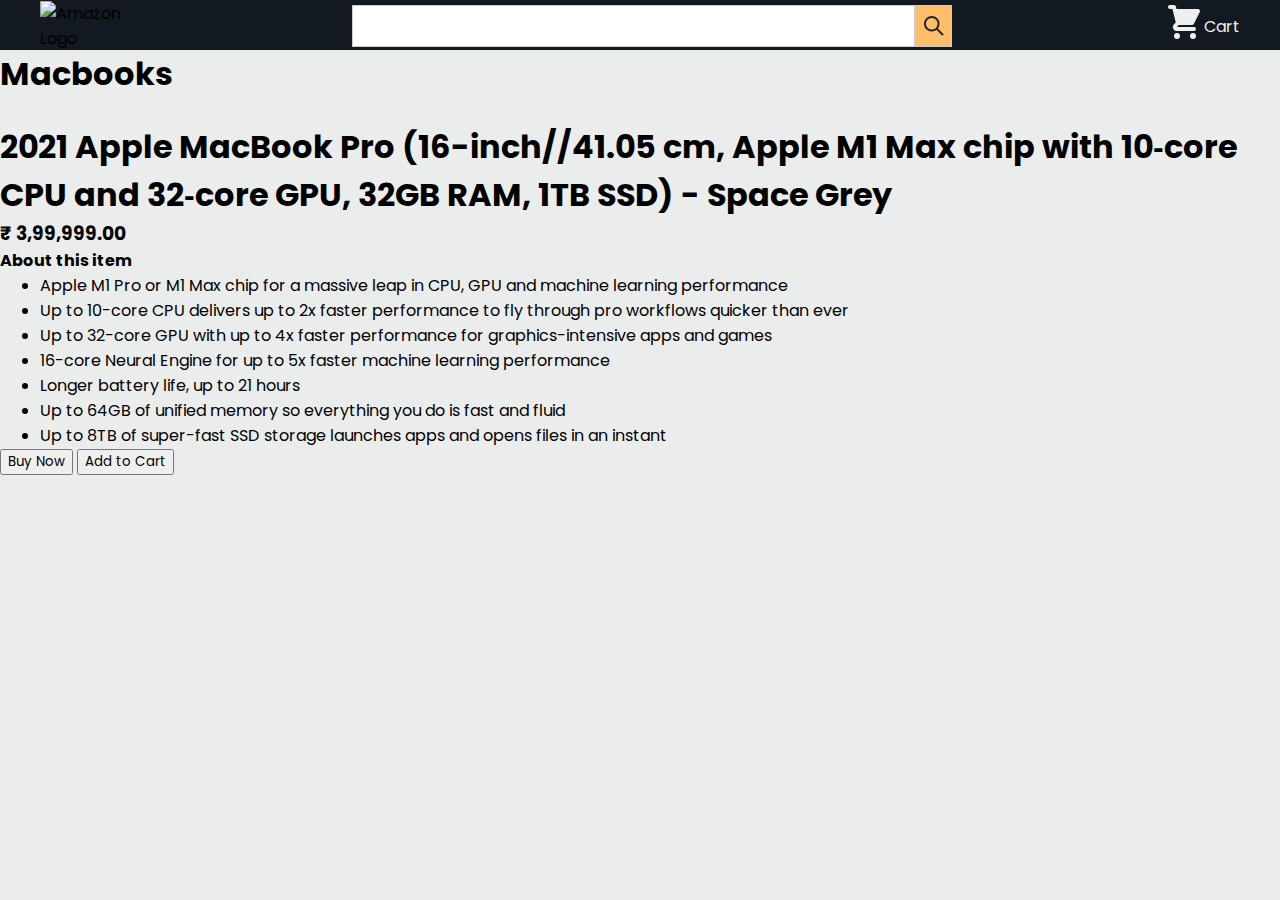
==== product.html @ e20f7864 "Create product.html" ====
<!DOCTYPE html>
<html lang="en">

<head>
    <meta charset="UTF-8">
    <meta http-equiv="X-UA-Compatible" content="IE=edge">
    <meta name="viewport" content="width=device-width, initial-scale=1.0">
    <title>Amazon Product | Praveen</title>
    <link rel="shortcut icon" href="https://thumbs.dreamstime.com/b/amazon-logo-white-background-montreal-canada-july-printed-paper-98221126.jpg" type="image/x-icon">
    <link rel="stylesheet" href="amazon.css">
    <link rel="stylesheet" href="product.css">
</head>

<body>
    <!-- NAVBAR -->
    <header class="header">
        <nav class="header-nav">
            <div class="header-container">
                <img class="amazon-logo" src="https://mlsvc01-prod.s3.amazonaws.com/fd4e81f3101/a77159a6-cbf4-46a1-a731-522b77da3e42.png?ver=1649349594000" alt="Amazon Logo">
                <div class="header-search">
                    <input class="search-input" type="text">
                    <button class="search-button">
                        <svg xmlns="http://www.w3.org/2000/svg" class="h-6 w-6" fill="none" viewBox="0 0 24 24" stroke="currentColor" stroke-width="2">
                            <path stroke-linecap="round" stroke-linejoin="round" d="M21 21l-6-6m2-5a7 7 0 11-14 0 7 7 0 0114 0z" />
                        </svg>
                    </button>
                </div>
                <div class="header-cart">
                    <div>
                        <svg xmlns="http://www.w3.org/2000/svg" class="h-5 w-5" viewBox="0 0 20 20" fill="currentColor">
                            <path d="M3 1a1 1 0 000 2h1.22l.305 1.222a.997.997 0 00.01.042l1.358 5.43-.893.892C3.74 11.846 4.632 14 6.414 14H15a1 1 0 000-2H6.414l1-1H14a1 1 0 00.894-.553l3-6A1 1 0 0017 3H6.28l-.31-1.243A1 1 0 005 1H3zM16 16.5a1.5 1.5 0 11-3 0 1.5 1.5 0 013 0zM6.5 18a1.5 1.5 0 100-3 1.5 1.5 0 000 3z" />
                        </svg>
                    </div>
                    <p>Cart</p>
                </div>
            </div>
            <div>

            </div>
        </nav>
    </header>

    <!-- SECTION -1 -->
    <section class="product-heading">
        <section class="product-head-container">
            <h1>Macbooks</h1>
        </section>
    </section>

    <!-- SECTION 2 -->
    <section class="product-detail">
        <div class="product-container">
            <div class="product-picture">
                <img src="https://m.media-amazon.com/images/I/61aUBxqc5PL._SX679_.jpg" alt="">
            </div>
            <div class="product-detail-body">
                <h1 class="product-title">2021 Apple MacBook Pro (16-inch//41.05 cm, Apple M1 Max chip with 10‑core CPU and 32‑core GPU, 32GB RAM, 1TB SSD) - Space Grey</h1>
                <h3 class="product-price">₹ 3,99,999.00</h3>
                <div class="product-about">
                    <h4>About this item</h4>
                    <ul>
                        <li>Apple M1 Pro or M1 Max chip for a massive leap in CPU, GPU and machine learning performance</li>
                        <li>Up to 10-core CPU delivers up to 2x faster performance to fly through pro workflows quicker than ever</li>
                        <li>Up to 32-core GPU with up to 4x faster performance for graphics-intensive apps and games</li>
                        <li>16-core Neural Engine for up to 5x faster machine learning performance</li>
                        <li>Longer battery life, up to 21 hours</li>
                        <li>Up to 64GB of unified memory so everything you do is fast and fluid</li>
                        <li>Up to 8TB of super-fast SSD storage launches apps and opens files in an instant</li>
                    </ul>

                </div>
                <div class="buttons">
                    <button class="buy-now">Buy Now</button>
                    <button class="add-to-cart">Add to Cart</button>
                </div>
            </div>
        </div>
    </section>



</body>

</html>
---- amazon.css ----
@import url('https://fonts.googleapis.com/css2?family=Poppins:wght@300;400;500;600;700&display=swap');
* {
    margin: 0;
    font-family: 'Poppins', sans-serif;
}


/* VARIABLES */

:root {
    --major-bg-color: #131921;
    --minor-bg-color: #ebeded;
    --amazon-major-color: #febd68;
}


/* BODY */

body {
    background-color: var(--minor-bg-color)
}


/* HEADER */

.header {
    width: 100%;
    height: 50px;
    background-color: var(--major-bg-color);
    display: flex;
    justify-content: center;
}

.header .header-nav {
    margin-top: 2px;
    display: flex;
    justify-content: center;
}

.header .header-nav .header-container {
    width: 1200px;
    height: 100%;
    display: flex;
    justify-content: space-between;
    align-items: center;
}

.header .header-nav .header-container .amazon-logo {
    width: 100px;
}

.header .header-nav .header-container .header-search {
    width: 50%;
    display: flex;
    justify-content: center;
    align-items: center;
    align-content: center;
}

.header .header-nav .header-container .header-search .search-input {
    width: 100%;
    height: 40px;
    border: 1px solid #ccc;
    /* border-radius: 5px; */
    padding: 0 10px;
}

.header .header-nav .header-container .header-search .search-button {
    width: 40px;
    height: 42px;
    /* border-radius: 5px; */
    background-color: var(--amazon-major-color);
    border: 1px solid #ccc;
    display: flex;
    justify-content: center;
    align-items: center;
    align-content: center;
    color: #232323;
}

.header .header-nav .header-container .header-cart {
    color: #efefef;
    display: flex;
    justify-content: center;
    align-items: center;
}

.header .header-nav .header-container .header-cart svg {
    width: 40px;
    height: 40px;
}


/* SECTION 1 */

.section-1 {
    width: 100%;
    height: auto;
    background: url('https://images-eu.ssl-images-amazon.com/images/G/31/img22/Fashion/Gateway/BAU/Aug/Apay/GW-PC-Deals-Unrec-3000._CB629506848_.jpg');
    background-size: cover;
    display: flex;
}

.section-1 .section-1-container {
    margin-top: 300px;
    margin-right: 20px;
    margin-left: 20px;
    margin-bottom: 20px;
    display: flex;
    justify-content: center;
    align-items: flex-start;
    gap: 20px;
}

.section-1 .section-1-container .section-1-column {
    width: 100%;
    /* height: 300px; */
    background-color: white;
    padding: 20px;
}

.section-1 .section-1-container .section-1-column img {
    margin-top: 20px;
    width: 100%;
    height: auto;
}

.section-1 .section-1-container .section-1-column p {
    margin-top: 10px;
    font-size: 14px;
    color: #007185;
}

.section-1 .section-1-container .section-1-column button {
    margin-top: 10px;
    width: 100%;
    border: none;
    background-color: var(--amazon-major-color);
    padding: 8px;
    border-radius: 10px;
}


/* SECTION 2 */

.section-2 {
    margin: 20px;
    padding: 20px;
    background-color: white;
}

.section-2 .section-2-container h3 {
    margin-bottom: 10px;
}

.section-2 .section-2-container .product-cards {
    display: flex;
    justify-content: flex-start;
    align-items: center;
    gap: 20px;
    flex-wrap: nowrap;
    overflow-x: auto;
}

.section-2 .section-2-container .product-card {
    display: inline-block;
    width: 300px !important;
    flex: 0 0 auto;
    display: flex;
    justify-content: center;
    align-items: center;
}

.section-2 .section-2-container .product-card img {
    width: auto;
    height: auto;
    max-width: 270px;
    max-height: 200px;
}


/* SECTION 3 */

.section-3 {
    background-color: white;
}

.section-3 .section-3-container {
    margin: 20px;
    display: flex;
    flex-direction: column;
    justify-content: flex-start;
    padding: 20px;
}

.section-3 .section-3-container .product-detail-cards {
    display: flex;
    justify-content: flex-start;
    align-items: center;
    gap: 20px;
    flex-wrap: nowrap;
    overflow-x: auto;
}

.section-3 .section-3-container .product-detail-cards .product-detail-card {
    display: inline-block;
    width: 200px !important;
    flex: 0 0 auto;
    display: flex;
    flex-direction: column;
    justify-content: center;
    align-items: flex-start;
    gap: 4px;
}

.section-3 .section-3-container .product-detail-cards .product-detail-card .product-detail-img {
    width: 100%;
    display: flex;
    justify-content: center;
}

.section-3 .section-3-container .product-detail-cards .product-detail-card img {
    width: 100%;
    height: auto;
    max-width: 160px;
    max-height: 140px;
}

.section-3 .section-3-container .product-detail-cards .product-detail-card a {
    text-decoration: none;
    color: #007185;
    font-size: 14px;
    ;
}

.section-3 .section-3-container .product-detail-cards .product-detail-card a:hover {
    color: #c45500;
}

.section-3 .section-3-container .product-detail-cards .product-detail-card .product-deliver-by {
    color: #222;
    font-size: 10px;
}


/* SECTION 4 */

.section-4 {
    /* background-color: white; */
    padding: 20px;
}

.section-4 .section-4-container {
    /* border-top: 1px solid #ccc;
    border-bottom: 1px solid #ccc; */
    display: flex;
    flex-direction: column;
    justify-content: center;
    align-items: center;
}

.section-4 .section-4-container p {
    margin: 4px;
    font-size: 14px;
}

.section-4 .section-4-container button {
    width: 300px;
    border: none;
    background-color: var(--amazon-major-color);
    padding: 8px;
    border-radius: 10px;
}


/* FOOTER */

footer {
    margin-top: 20px;
    font-size: 12px;
    width: 100%;
    height: 50px;
    color: white;
    background-color: var(--major-bg-color);
    display: flex;
    justify-content: center;
    align-items: center;
}
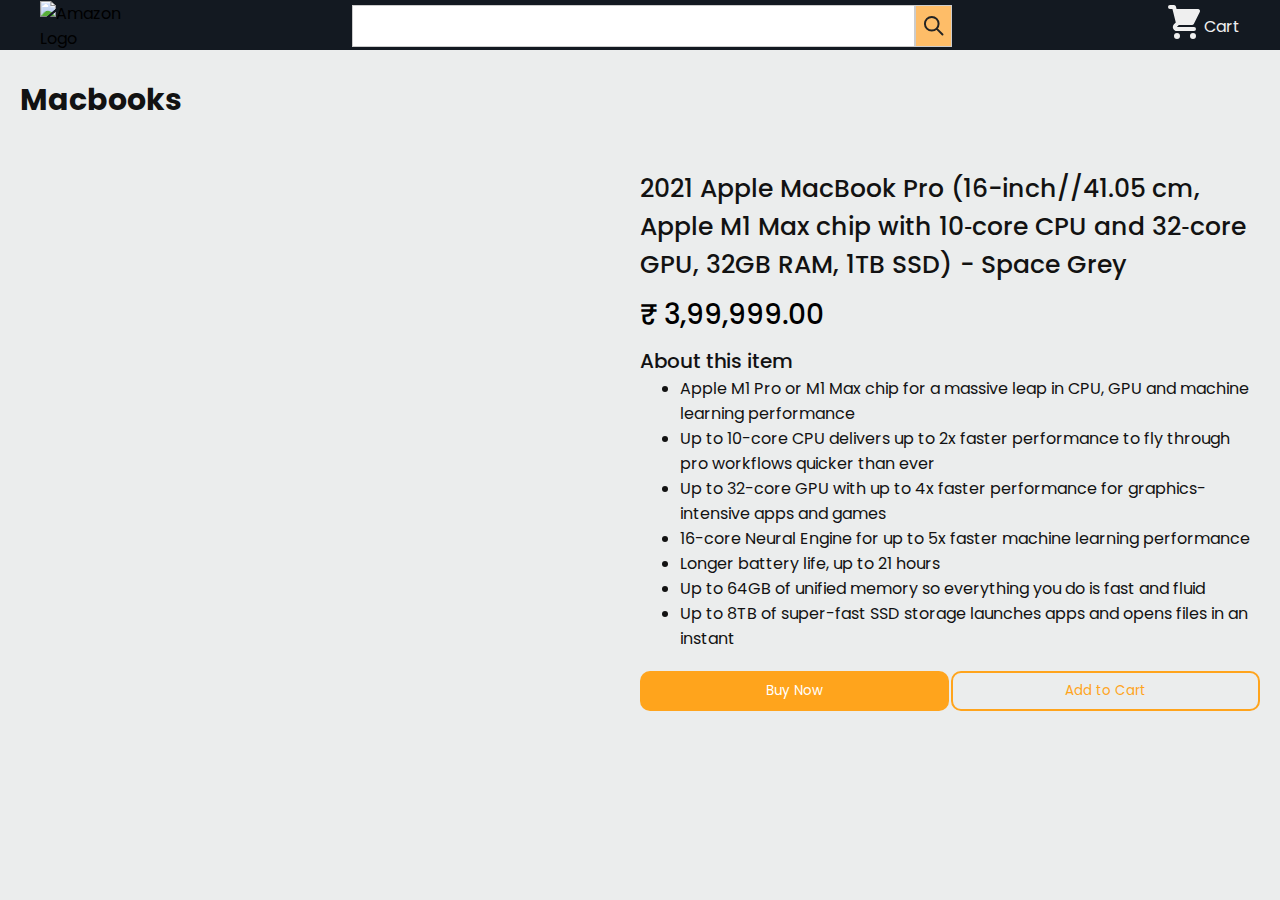
==== commit 3fe2c315: "Add files via upload" ====
--- a/product.html
+++ b/product.html
@@ -1,84 +1,84 @@
-<!DOCTYPE html>
-<html lang="en">
-
-<head>
-    <meta charset="UTF-8">
-    <meta http-equiv="X-UA-Compatible" content="IE=edge">
-    <meta name="viewport" content="width=device-width, initial-scale=1.0">
-    <title>Amazon Product | Praveen</title>
-    <link rel="shortcut icon" href="https://thumbs.dreamstime.com/b/amazon-logo-white-background-montreal-canada-july-printed-paper-98221126.jpg" type="image/x-icon">
-    <link rel="stylesheet" href="amazon.css">
-    <link rel="stylesheet" href="product.css">
-</head>
-
-<body>
-    <!-- NAVBAR -->
-    <header class="header">
-        <nav class="header-nav">
-            <div class="header-container">
-                <img class="amazon-logo" src="https://mlsvc01-prod.s3.amazonaws.com/fd4e81f3101/a77159a6-cbf4-46a1-a731-522b77da3e42.png?ver=1649349594000" alt="Amazon Logo">
-                <div class="header-search">
-                    <input class="search-input" type="text">
-                    <button class="search-button">
-                        <svg xmlns="http://www.w3.org/2000/svg" class="h-6 w-6" fill="none" viewBox="0 0 24 24" stroke="currentColor" stroke-width="2">
-                            <path stroke-linecap="round" stroke-linejoin="round" d="M21 21l-6-6m2-5a7 7 0 11-14 0 7 7 0 0114 0z" />
-                        </svg>
-                    </button>
-                </div>
-                <div class="header-cart">
-                    <div>
-                        <svg xmlns="http://www.w3.org/2000/svg" class="h-5 w-5" viewBox="0 0 20 20" fill="currentColor">
-                            <path d="M3 1a1 1 0 000 2h1.22l.305 1.222a.997.997 0 00.01.042l1.358 5.43-.893.892C3.74 11.846 4.632 14 6.414 14H15a1 1 0 000-2H6.414l1-1H14a1 1 0 00.894-.553l3-6A1 1 0 0017 3H6.28l-.31-1.243A1 1 0 005 1H3zM16 16.5a1.5 1.5 0 11-3 0 1.5 1.5 0 013 0zM6.5 18a1.5 1.5 0 100-3 1.5 1.5 0 000 3z" />
-                        </svg>
-                    </div>
-                    <p>Cart</p>
-                </div>
-            </div>
-            <div>
-
-            </div>
-        </nav>
-    </header>
-
-    <!-- SECTION -1 -->
-    <section class="product-heading">
-        <section class="product-head-container">
-            <h1>Macbooks</h1>
-        </section>
-    </section>
-
-    <!-- SECTION 2 -->
-    <section class="product-detail">
-        <div class="product-container">
-            <div class="product-picture">
-                <img src="https://m.media-amazon.com/images/I/61aUBxqc5PL._SX679_.jpg" alt="">
-            </div>
-            <div class="product-detail-body">
-                <h1 class="product-title">2021 Apple MacBook Pro (16-inch//41.05 cm, Apple M1 Max chip with 10‑core CPU and 32‑core GPU, 32GB RAM, 1TB SSD) - Space Grey</h1>
-                <h3 class="product-price">₹ 3,99,999.00</h3>
-                <div class="product-about">
-                    <h4>About this item</h4>
-                    <ul>
-                        <li>Apple M1 Pro or M1 Max chip for a massive leap in CPU, GPU and machine learning performance</li>
-                        <li>Up to 10-core CPU delivers up to 2x faster performance to fly through pro workflows quicker than ever</li>
-                        <li>Up to 32-core GPU with up to 4x faster performance for graphics-intensive apps and games</li>
-                        <li>16-core Neural Engine for up to 5x faster machine learning performance</li>
-                        <li>Longer battery life, up to 21 hours</li>
-                        <li>Up to 64GB of unified memory so everything you do is fast and fluid</li>
-                        <li>Up to 8TB of super-fast SSD storage launches apps and opens files in an instant</li>
-                    </ul>
-
-                </div>
-                <div class="buttons">
-                    <button class="buy-now">Buy Now</button>
-                    <button class="add-to-cart">Add to Cart</button>
-                </div>
-            </div>
-        </div>
-    </section>
-
-
-
-</body>
-
-</html>
+<!DOCTYPE html>
+<html lang="en">
+
+<head>
+    <meta charset="UTF-8">
+    <meta http-equiv="X-UA-Compatible" content="IE=edge">
+    <meta name="viewport" content="width=device-width, initial-scale=1.0">
+    <title>Amazon Product | Praveen</title>
+    <link rel="shortcut icon" href="https://thumbs.dreamstime.com/b/amazon-logo-white-background-montreal-canada-july-printed-paper-98221126.jpg" type="image/x-icon">
+    <link rel="stylesheet" href="amazon.css">
+    <link rel="stylesheet" href="product.css">
+</head>
+
+<body>
+    <!-- NAVBAR -->
+    <header class="header">
+        <nav class="header-nav">
+            <div class="header-container">
+                <img class="amazon-logo" src="https://mlsvc01-prod.s3.amazonaws.com/fd4e81f3101/a77159a6-cbf4-46a1-a731-522b77da3e42.png?ver=1649349594000" alt="Amazon Logo">
+                <div class="header-search">
+                    <input class="search-input" type="text">
+                    <button class="search-button">
+                        <svg xmlns="http://www.w3.org/2000/svg" class="h-6 w-6" fill="none" viewBox="0 0 24 24" stroke="currentColor" stroke-width="2">
+                            <path stroke-linecap="round" stroke-linejoin="round" d="M21 21l-6-6m2-5a7 7 0 11-14 0 7 7 0 0114 0z" />
+                        </svg>
+                    </button>
+                </div>
+                <div class="header-cart">
+                    <div>
+                        <svg xmlns="http://www.w3.org/2000/svg" class="h-5 w-5" viewBox="0 0 20 20" fill="currentColor">
+                            <path d="M3 1a1 1 0 000 2h1.22l.305 1.222a.997.997 0 00.01.042l1.358 5.43-.893.892C3.74 11.846 4.632 14 6.414 14H15a1 1 0 000-2H6.414l1-1H14a1 1 0 00.894-.553l3-6A1 1 0 0017 3H6.28l-.31-1.243A1 1 0 005 1H3zM16 16.5a1.5 1.5 0 11-3 0 1.5 1.5 0 013 0zM6.5 18a1.5 1.5 0 100-3 1.5 1.5 0 000 3z" />
+                        </svg>
+                    </div>
+                    <p>Cart</p>
+                </div>
+            </div>
+            <div>
+
+            </div>
+        </nav>
+    </header>
+
+    <!-- SECTION -1 -->
+    <section class="product-heading">
+        <section class="product-head-container">
+            <h1>Macbooks</h1>
+        </section>
+    </section>
+
+    <!-- SECTION 2 -->
+    <section class="product-detail">
+        <div class="product-container">
+            <div class="product-picture">
+                <img src="https://m.media-amazon.com/images/I/61aUBxqc5PL._SX679_.jpg" alt="">
+            </div>
+            <div class="product-detail-body">
+                <h1 class="product-title">2021 Apple MacBook Pro (16-inch//41.05 cm, Apple M1 Max chip with 10‑core CPU and 32‑core GPU, 32GB RAM, 1TB SSD) - Space Grey</h1>
+                <h3 class="product-price">₹ 3,99,999.00</h3>
+                <div class="product-about">
+                    <h4>About this item</h4>
+                    <ul>
+                        <li>Apple M1 Pro or M1 Max chip for a massive leap in CPU, GPU and machine learning performance</li>
+                        <li>Up to 10-core CPU delivers up to 2x faster performance to fly through pro workflows quicker than ever</li>
+                        <li>Up to 32-core GPU with up to 4x faster performance for graphics-intensive apps and games</li>
+                        <li>16-core Neural Engine for up to 5x faster machine learning performance</li>
+                        <li>Longer battery life, up to 21 hours</li>
+                        <li>Up to 64GB of unified memory so everything you do is fast and fluid</li>
+                        <li>Up to 8TB of super-fast SSD storage launches apps and opens files in an instant</li>
+                    </ul>
+
+                </div>
+                <div class="buttons">
+                    <button class="buy-now">Buy Now</button>
+                    <button class="add-to-cart">Add to Cart</button>
+                </div>
+            </div>
+        </div>
+    </section>
+
+
+
+</body>
+
+</html>--- a/amazon.css
+++ b/amazon.css
@@ -1,288 +1,288 @@
-@import url('https://fonts.googleapis.com/css2?family=Poppins:wght@300;400;500;600;700&display=swap');
-* {
-    margin: 0;
-    font-family: 'Poppins', sans-serif;
-}
-
-
-/* VARIABLES */
-
-:root {
-    --major-bg-color: #131921;
-    --minor-bg-color: #ebeded;
-    --amazon-major-color: #febd68;
-}
-
-
-/* BODY */
-
-body {
-    background-color: var(--minor-bg-color)
-}
-
-
-/* HEADER */
-
-.header {
-    width: 100%;
-    height: 50px;
-    background-color: var(--major-bg-color);
-    display: flex;
-    justify-content: center;
-}
-
-.header .header-nav {
-    margin-top: 2px;
-    display: flex;
-    justify-content: center;
-}
-
-.header .header-nav .header-container {
-    width: 1200px;
-    height: 100%;
-    display: flex;
-    justify-content: space-between;
-    align-items: center;
-}
-
-.header .header-nav .header-container .amazon-logo {
-    width: 100px;
-}
-
-.header .header-nav .header-container .header-search {
-    width: 50%;
-    display: flex;
-    justify-content: center;
-    align-items: center;
-    align-content: center;
-}
-
-.header .header-nav .header-container .header-search .search-input {
-    width: 100%;
-    height: 40px;
-    border: 1px solid #ccc;
-    /* border-radius: 5px; */
-    padding: 0 10px;
-}
-
-.header .header-nav .header-container .header-search .search-button {
-    width: 40px;
-    height: 42px;
-    /* border-radius: 5px; */
-    background-color: var(--amazon-major-color);
-    border: 1px solid #ccc;
-    display: flex;
-    justify-content: center;
-    align-items: center;
-    align-content: center;
-    color: #232323;
-}
-
-.header .header-nav .header-container .header-cart {
-    color: #efefef;
-    display: flex;
-    justify-content: center;
-    align-items: center;
-}
-
-.header .header-nav .header-container .header-cart svg {
-    width: 40px;
-    height: 40px;
-}
-
-
-/* SECTION 1 */
-
-.section-1 {
-    width: 100%;
-    height: auto;
-    background: url('https://images-eu.ssl-images-amazon.com/images/G/31/img22/Fashion/Gateway/BAU/Aug/Apay/GW-PC-Deals-Unrec-3000._CB629506848_.jpg');
-    background-size: cover;
-    display: flex;
-}
-
-.section-1 .section-1-container {
-    margin-top: 300px;
-    margin-right: 20px;
-    margin-left: 20px;
-    margin-bottom: 20px;
-    display: flex;
-    justify-content: center;
-    align-items: flex-start;
-    gap: 20px;
-}
-
-.section-1 .section-1-container .section-1-column {
-    width: 100%;
-    /* height: 300px; */
-    background-color: white;
-    padding: 20px;
-}
-
-.section-1 .section-1-container .section-1-column img {
-    margin-top: 20px;
-    width: 100%;
-    height: auto;
-}
-
-.section-1 .section-1-container .section-1-column p {
-    margin-top: 10px;
-    font-size: 14px;
-    color: #007185;
-}
-
-.section-1 .section-1-container .section-1-column button {
-    margin-top: 10px;
-    width: 100%;
-    border: none;
-    background-color: var(--amazon-major-color);
-    padding: 8px;
-    border-radius: 10px;
-}
-
-
-/* SECTION 2 */
-
-.section-2 {
-    margin: 20px;
-    padding: 20px;
-    background-color: white;
-}
-
-.section-2 .section-2-container h3 {
-    margin-bottom: 10px;
-}
-
-.section-2 .section-2-container .product-cards {
-    display: flex;
-    justify-content: flex-start;
-    align-items: center;
-    gap: 20px;
-    flex-wrap: nowrap;
-    overflow-x: auto;
-}
-
-.section-2 .section-2-container .product-card {
-    display: inline-block;
-    width: 300px !important;
-    flex: 0 0 auto;
-    display: flex;
-    justify-content: center;
-    align-items: center;
-}
-
-.section-2 .section-2-container .product-card img {
-    width: auto;
-    height: auto;
-    max-width: 270px;
-    max-height: 200px;
-}
-
-
-/* SECTION 3 */
-
-.section-3 {
-    background-color: white;
-}
-
-.section-3 .section-3-container {
-    margin: 20px;
-    display: flex;
-    flex-direction: column;
-    justify-content: flex-start;
-    padding: 20px;
-}
-
-.section-3 .section-3-container .product-detail-cards {
-    display: flex;
-    justify-content: flex-start;
-    align-items: center;
-    gap: 20px;
-    flex-wrap: nowrap;
-    overflow-x: auto;
-}
-
-.section-3 .section-3-container .product-detail-cards .product-detail-card {
-    display: inline-block;
-    width: 200px !important;
-    flex: 0 0 auto;
-    display: flex;
-    flex-direction: column;
-    justify-content: center;
-    align-items: flex-start;
-    gap: 4px;
-}
-
-.section-3 .section-3-container .product-detail-cards .product-detail-card .product-detail-img {
-    width: 100%;
-    display: flex;
-    justify-content: center;
-}
-
-.section-3 .section-3-container .product-detail-cards .product-detail-card img {
-    width: 100%;
-    height: auto;
-    max-width: 160px;
-    max-height: 140px;
-}
-
-.section-3 .section-3-container .product-detail-cards .product-detail-card a {
-    text-decoration: none;
-    color: #007185;
-    font-size: 14px;
-    ;
-}
-
-.section-3 .section-3-container .product-detail-cards .product-detail-card a:hover {
-    color: #c45500;
-}
-
-.section-3 .section-3-container .product-detail-cards .product-detail-card .product-deliver-by {
-    color: #222;
-    font-size: 10px;
-}
-
-
-/* SECTION 4 */
-
-.section-4 {
-    /* background-color: white; */
-    padding: 20px;
-}
-
-.section-4 .section-4-container {
-    /* border-top: 1px solid #ccc;
-    border-bottom: 1px solid #ccc; */
-    display: flex;
-    flex-direction: column;
-    justify-content: center;
-    align-items: center;
-}
-
-.section-4 .section-4-container p {
-    margin: 4px;
-    font-size: 14px;
-}
-
-.section-4 .section-4-container button {
-    width: 300px;
-    border: none;
-    background-color: var(--amazon-major-color);
-    padding: 8px;
-    border-radius: 10px;
-}
-
-
-/* FOOTER */
-
-footer {
-    margin-top: 20px;
-    font-size: 12px;
-    width: 100%;
-    height: 50px;
-    color: white;
-    background-color: var(--major-bg-color);
-    display: flex;
-    justify-content: center;
-    align-items: center;
-}
+@import url('https://fonts.googleapis.com/css2?family=Poppins:wght@300;400;500;600;700&display=swap');
+* {
+    margin: 0;
+    font-family: 'Poppins', sans-serif;
+}
+
+
+/* VARIABLES */
+
+:root {
+    --major-bg-color: #131921;
+    --minor-bg-color: #ebeded;
+    --amazon-major-color: #febd68;
+}
+
+
+/* BODY */
+
+body {
+    background-color: var(--minor-bg-color)
+}
+
+
+/* HEADER */
+
+.header {
+    width: 100%;
+    height: 50px;
+    background-color: var(--major-bg-color);
+    display: flex;
+    justify-content: center;
+}
+
+.header .header-nav {
+    margin-top: 2px;
+    display: flex;
+    justify-content: center;
+}
+
+.header .header-nav .header-container {
+    width: 1200px;
+    height: 100%;
+    display: flex;
+    justify-content: space-between;
+    align-items: center;
+}
+
+.header .header-nav .header-container .amazon-logo {
+    width: 100px;
+}
+
+.header .header-nav .header-container .header-search {
+    width: 50%;
+    display: flex;
+    justify-content: center;
+    align-items: center;
+    align-content: center;
+}
+
+.header .header-nav .header-container .header-search .search-input {
+    width: 100%;
+    height: 40px;
+    border: 1px solid #ccc;
+    /* border-radius: 5px; */
+    padding: 0 10px;
+}
+
+.header .header-nav .header-container .header-search .search-button {
+    width: 40px;
+    height: 42px;
+    /* border-radius: 5px; */
+    background-color: var(--amazon-major-color);
+    border: 1px solid #ccc;
+    display: flex;
+    justify-content: center;
+    align-items: center;
+    align-content: center;
+    color: #232323;
+}
+
+.header .header-nav .header-container .header-cart {
+    color: #efefef;
+    display: flex;
+    justify-content: center;
+    align-items: center;
+}
+
+.header .header-nav .header-container .header-cart svg {
+    width: 40px;
+    height: 40px;
+}
+
+
+/* SECTION 1 */
+
+.section-1 {
+    width: 100%;
+    height: auto;
+    background: url('https://images-eu.ssl-images-amazon.com/images/G/31/img22/Fashion/Gateway/BAU/Aug/Apay/GW-PC-Deals-Unrec-3000._CB629506848_.jpg');
+    background-size: cover;
+    display: flex;
+}
+
+.section-1 .section-1-container {
+    margin-top: 300px;
+    margin-right: 20px;
+    margin-left: 20px;
+    margin-bottom: 20px;
+    display: flex;
+    justify-content: center;
+    align-items: flex-start;
+    gap: 20px;
+}
+
+.section-1 .section-1-container .section-1-column {
+    width: 100%;
+    /* height: 300px; */
+    background-color: white;
+    padding: 20px;
+}
+
+.section-1 .section-1-container .section-1-column img {
+    margin-top: 20px;
+    width: 100%;
+    height: auto;
+}
+
+.section-1 .section-1-container .section-1-column p {
+    margin-top: 10px;
+    font-size: 14px;
+    color: #007185;
+}
+
+.section-1 .section-1-container .section-1-column button {
+    margin-top: 10px;
+    width: 100%;
+    border: none;
+    background-color: var(--amazon-major-color);
+    padding: 8px;
+    border-radius: 10px;
+}
+
+
+/* SECTION 2 */
+
+.section-2 {
+    margin: 20px;
+    padding: 20px;
+    background-color: white;
+}
+
+.section-2 .section-2-container h3 {
+    margin-bottom: 10px;
+}
+
+.section-2 .section-2-container .product-cards {
+    display: flex;
+    justify-content: flex-start;
+    align-items: center;
+    gap: 20px;
+    flex-wrap: nowrap;
+    overflow-x: auto;
+}
+
+.section-2 .section-2-container .product-card {
+    display: inline-block;
+    width: 300px !important;
+    flex: 0 0 auto;
+    display: flex;
+    justify-content: center;
+    align-items: center;
+}
+
+.section-2 .section-2-container .product-card img {
+    width: auto;
+    height: auto;
+    max-width: 270px;
+    max-height: 200px;
+}
+
+
+/* SECTION 3 */
+
+.section-3 {
+    background-color: white;
+}
+
+.section-3 .section-3-container {
+    margin: 20px;
+    display: flex;
+    flex-direction: column;
+    justify-content: flex-start;
+    padding: 20px;
+}
+
+.section-3 .section-3-container .product-detail-cards {
+    display: flex;
+    justify-content: flex-start;
+    align-items: center;
+    gap: 20px;
+    flex-wrap: nowrap;
+    overflow-x: auto;
+}
+
+.section-3 .section-3-container .product-detail-cards .product-detail-card {
+    display: inline-block;
+    width: 200px !important;
+    flex: 0 0 auto;
+    display: flex;
+    flex-direction: column;
+    justify-content: center;
+    align-items: flex-start;
+    gap: 4px;
+}
+
+.section-3 .section-3-container .product-detail-cards .product-detail-card .product-detail-img {
+    width: 100%;
+    display: flex;
+    justify-content: center;
+}
+
+.section-3 .section-3-container .product-detail-cards .product-detail-card img {
+    width: 100%;
+    height: auto;
+    max-width: 160px;
+    max-height: 140px;
+}
+
+.section-3 .section-3-container .product-detail-cards .product-detail-card a {
+    text-decoration: none;
+    color: #007185;
+    font-size: 14px;
+    ;
+}
+
+.section-3 .section-3-container .product-detail-cards .product-detail-card a:hover {
+    color: #c45500;
+}
+
+.section-3 .section-3-container .product-detail-cards .product-detail-card .product-deliver-by {
+    color: #222;
+    font-size: 10px;
+}
+
+
+/* SECTION 4 */
+
+.section-4 {
+    /* background-color: white; */
+    padding: 20px;
+}
+
+.section-4 .section-4-container {
+    /* border-top: 1px solid #ccc;
+    border-bottom: 1px solid #ccc; */
+    display: flex;
+    flex-direction: column;
+    justify-content: center;
+    align-items: center;
+}
+
+.section-4 .section-4-container p {
+    margin: 4px;
+    font-size: 14px;
+}
+
+.section-4 .section-4-container button {
+    width: 300px;
+    border: none;
+    background-color: var(--amazon-major-color);
+    padding: 8px;
+    border-radius: 10px;
+}
+
+
+/* FOOTER */
+
+footer {
+    margin-top: 20px;
+    font-size: 12px;
+    width: 100%;
+    height: 50px;
+    color: white;
+    background-color: var(--major-bg-color);
+    display: flex;
+    justify-content: center;
+    align-items: center;
+}--- a/product.css
+++ b/product.css
@@ -0,0 +1,93 @@
+/* SECTION 1 */
+
+.product-heading {
+    width: 100%;
+    height: 100px;
+    display: flex;
+    align-items: center;
+}
+
+.product-heading .product-head-container {
+    margin: 20px;
+}
+
+.product-heading .product-head-container h1 {
+    font-size: 30px;
+    font-weight: bold;
+    color: #121212;
+}
+
+
+/* SECTION 2 */
+
+.product-detail {
+    width: 100%;
+    height: 700px;
+}
+
+.product-detail .product-container {
+    margin: 20px;
+    display: flex;
+    flex-direction: row;
+    align-items: flex-start;
+}
+
+.product-picture {
+    width: 50%;
+}
+
+.product-picture img {
+    border-radius: 15px;
+    box-shadow: 0px 0px 10px rgba(66, 66, 66, 0.1);
+}
+
+.product-detail-body {
+    width: 50%;
+}
+
+.product-detail-body .product-title {
+    font-size: 25px;
+    font-weight: 500;
+    color: #121212;
+}
+
+.product-detail-body .product-price {
+    margin-top: 10px;
+    font-size: 28px;
+    font-weight: 500;
+}
+
+.product-detail-body .product-about {
+    margin-top: 10px;
+    color: #121212;
+}
+
+.product-detail-body .product-about h4 {
+    font-size: 20px;
+    font-weight: 500;
+    color: #121212;
+}
+
+.product-detail-body .buttons {
+    margin-top: 20px;
+    display: flex;
+    gap: 2px;
+}
+
+.product-detail-body .buttons .buy-now {
+    width: 50%;
+    border: none;
+    background-color: #ffa41c;
+    color: white;
+    padding: 8px;
+    border-radius: 10px;
+}
+
+.product-detail-body .buttons .add-to-cart {
+    width: 50%;
+    border: 2px solid #ffa41c;
+    color: #ffa41c;
+    background-color: transparent;
+    padding: 8px;
+    border-radius: 10px;
+}